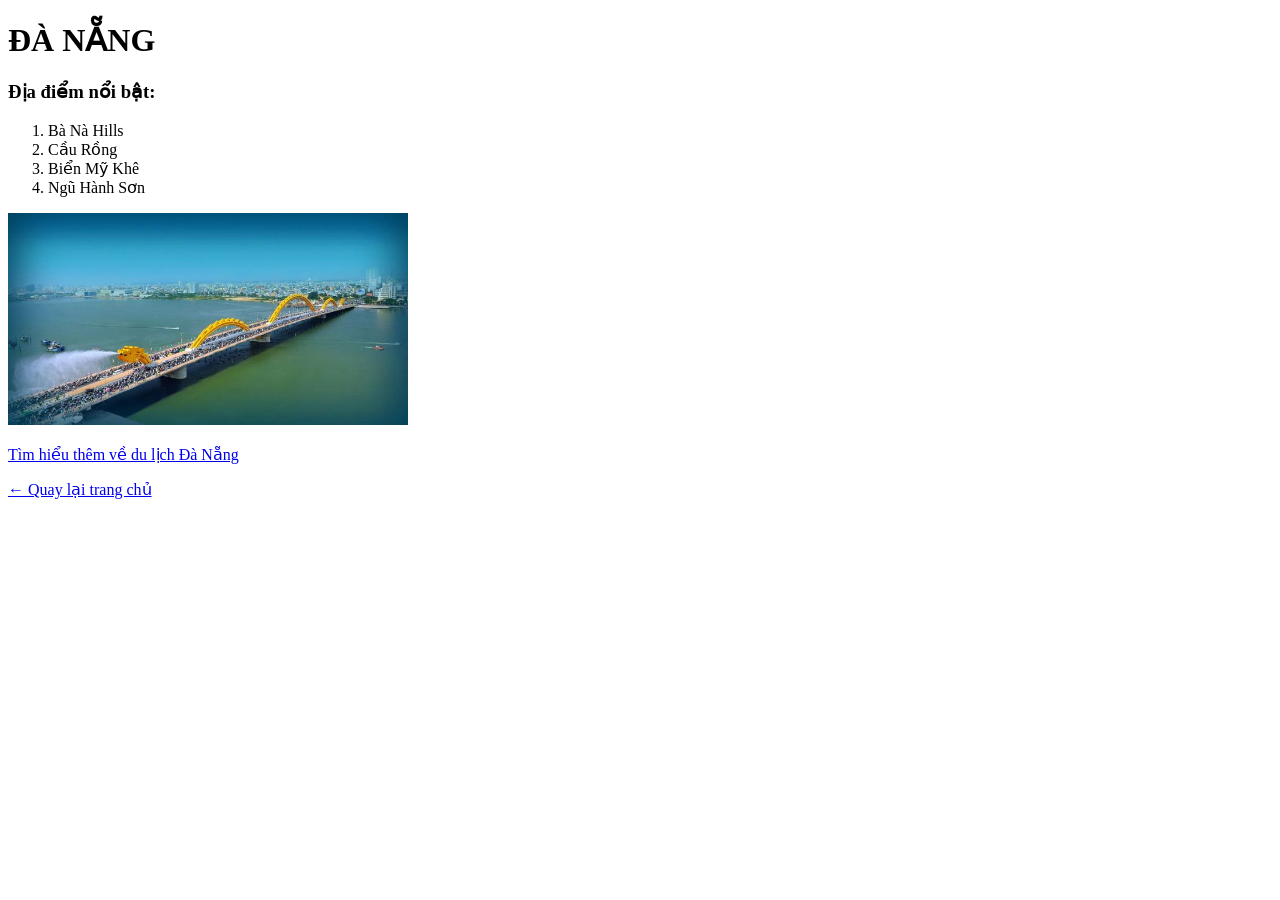
==== danang.html @ a5b978a7 "version 1" ====
<!DOCTYPE html>
<html lang="vi">
<head>
    <meta charset="UTF-8">
    <title>Đà Nẵng</title>
</head>
<body>

    <h1>ĐÀ NẴNG</h1>

    <h3>Địa điểm nổi bật:</h3>
    <ol>
        <li>Bà Nà Hills</li>
        <li>Cầu Rồng</li>
        <li>Biển Mỹ Khê</li>
        <li>Ngũ Hành Sơn</li>
    </ol>

    <p>
        <img src="images/danang.jpg" alt="Đà Nẵng" width="400">
    </p>

    <p>
        <a href="https://danangfantasticity.com" target="_blank">Tìm hiểu thêm về du lịch Đà Nẵng</a>
    </p>

    <p>
        <a href="index.html">← Quay lại trang chủ</a>
    </p>

</body>
</html>
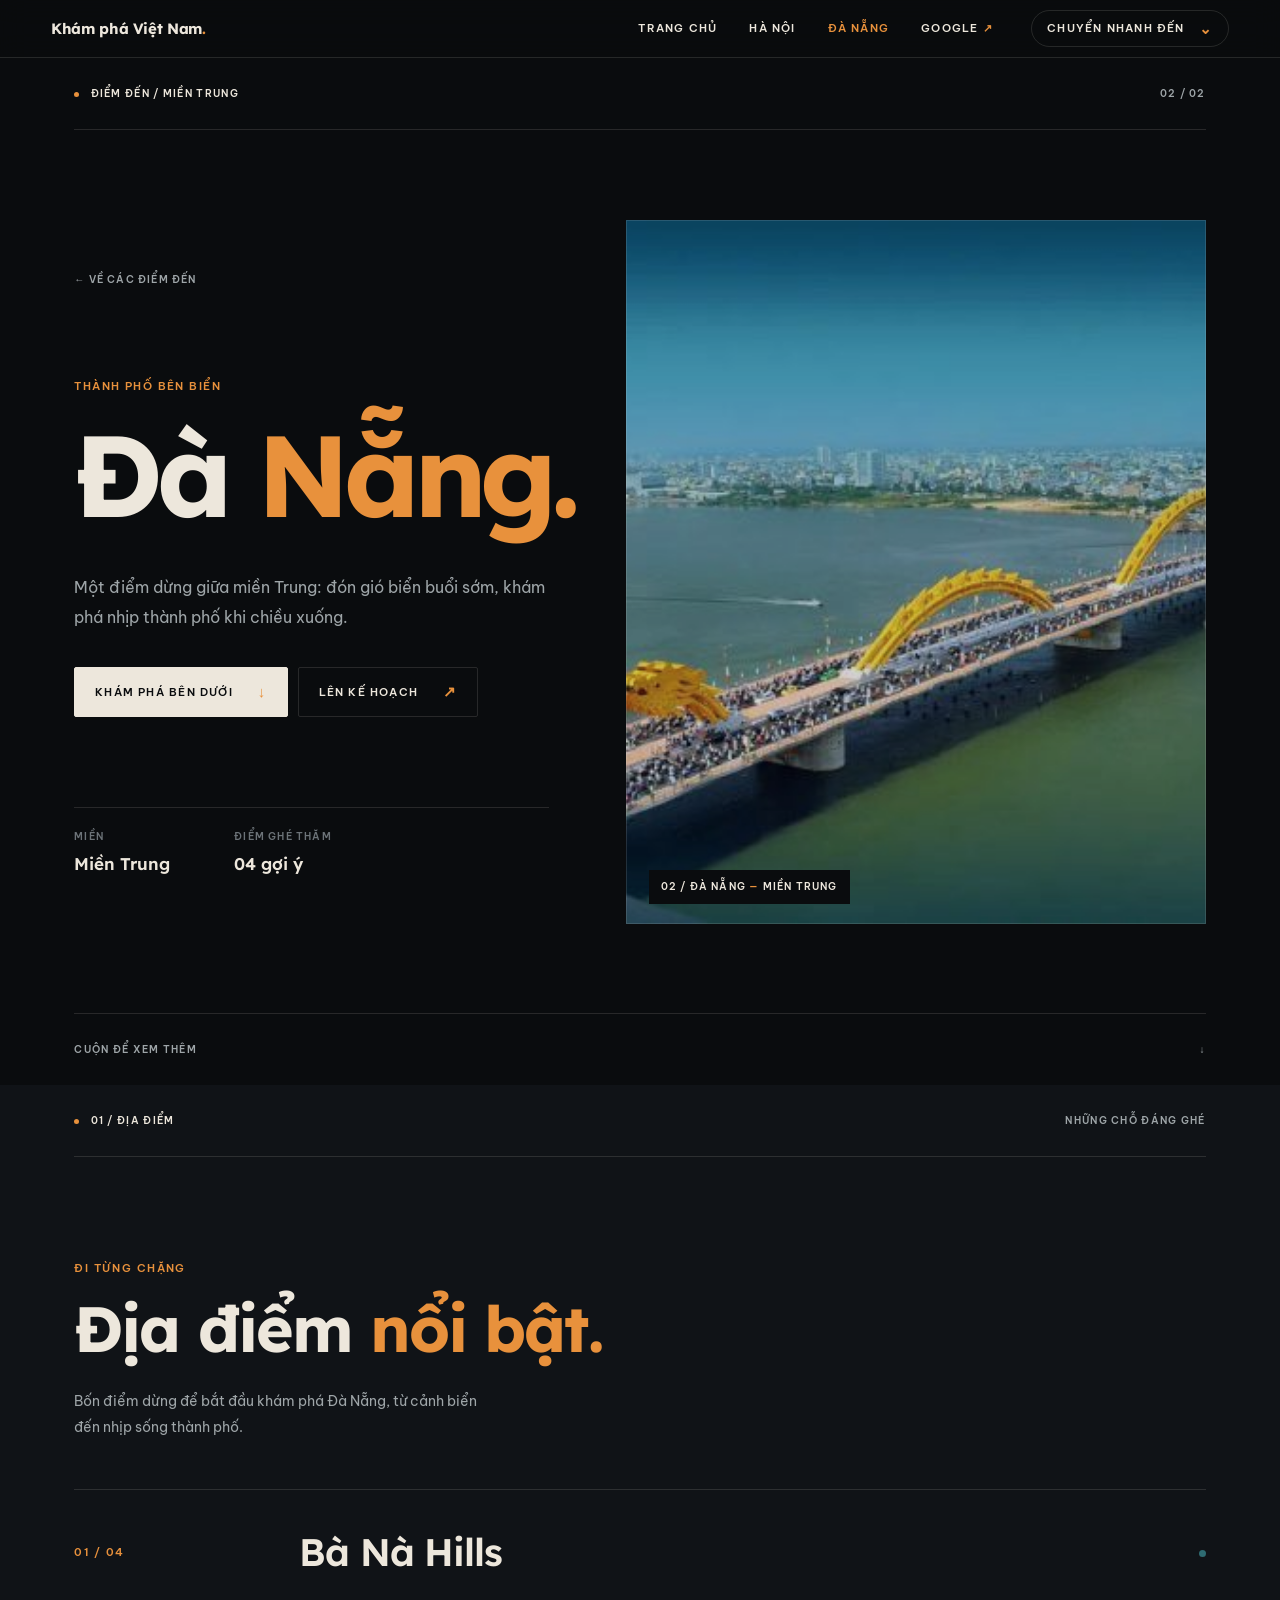
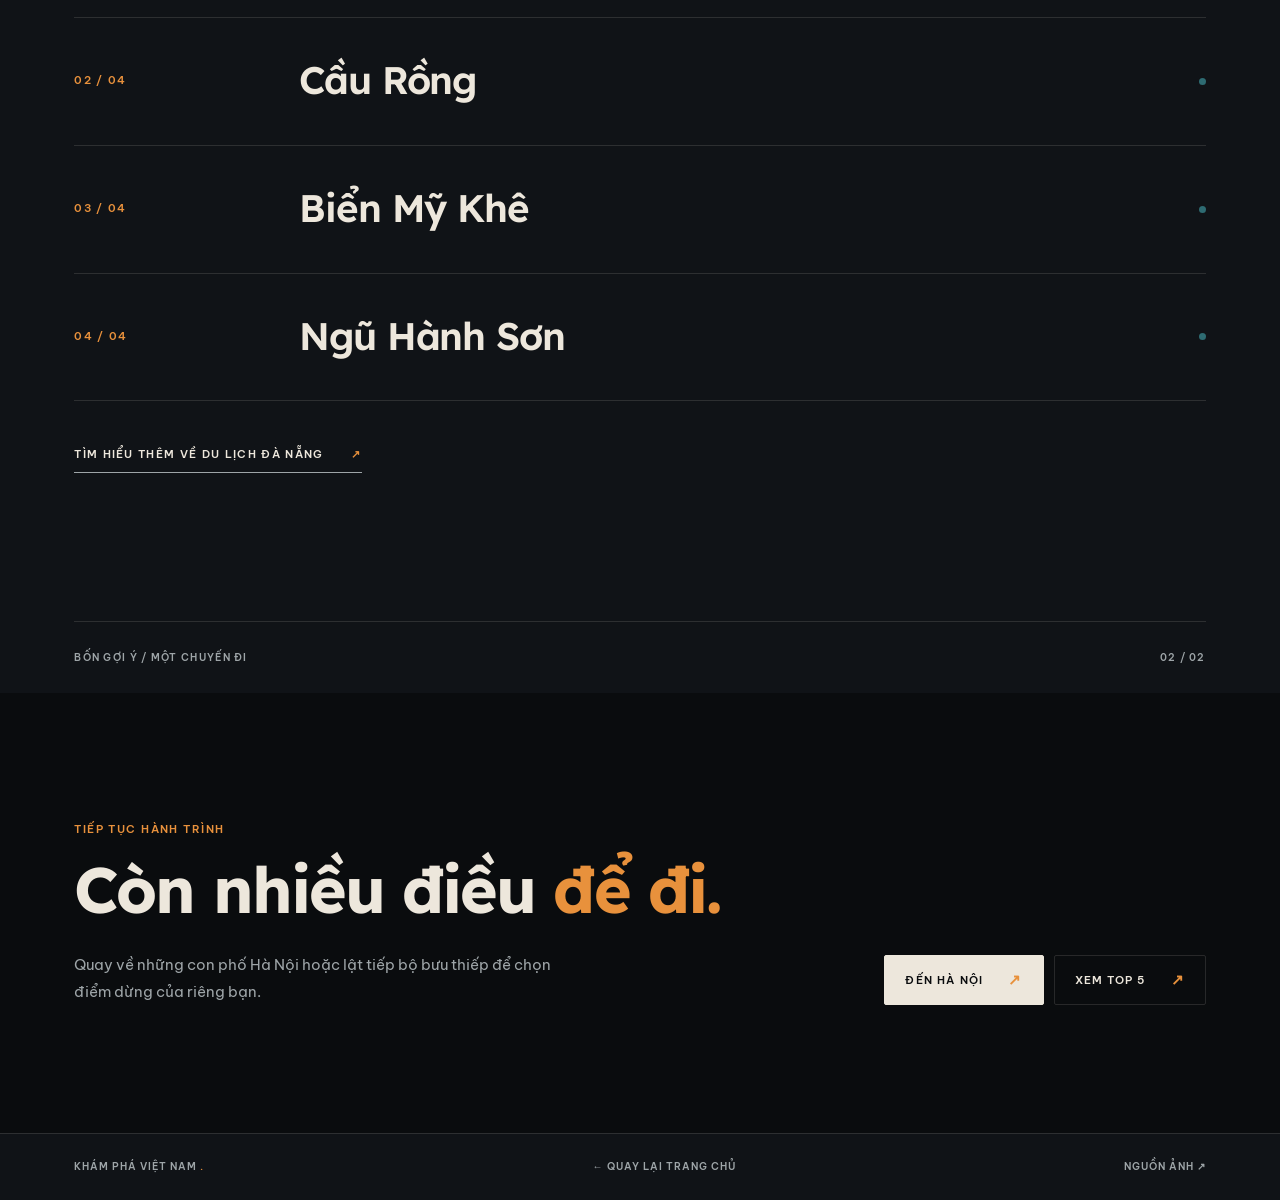
==== commit 68d61b9d: "Add interactive travel planner and enhanced postcard deck functionality" ====
--- a/danang.html
+++ b/danang.html
@@ -1,32 +1,72 @@
-<!DOCTYPE html>
+<!doctype html>
 <html lang="vi">
 <head>
     <meta charset="UTF-8">
-    <title>Đà Nẵng</title>
+    <meta name="viewport" content="width=device-width, initial-scale=1">
+    <meta name="theme-color" content="#0A0C0E">
+    <meta name="description" content="Khám phá Đà Nẵng: Bà Nà Hills, Cầu Rồng, biển Mỹ Khê và Ngũ Hành Sơn.">
+    <title>Đà Nẵng — Khám phá Việt Nam</title>
+    <link rel="preconnect" href="https://fonts.googleapis.com">
+    <link rel="preconnect" href="https://fonts.gstatic.com" crossorigin>
+    <link href="https://fonts.googleapis.com/css2?family=Be+Vietnam+Pro:wght@400;500;600&family=Lexend:wght@600;700;800&display=swap&subset=vietnamese" rel="stylesheet">
+    <link rel="preload" href="images/danang.jpg" as="image">
+    <link rel="stylesheet" href="styles.css">
+    <script src="script.js" defer></script>
 </head>
-<body>
+<body class="detail-page" id="dau-trang">
+    <a class="skip-link" href="#noi-dung">Đến nội dung chính</a>
+    <header class="site-header">
+        <nav class="nav-shell" aria-label="Điều hướng chính">
+            <a class="brand" href="index.html">Khám phá Việt Nam<span>.</span></a>
+            <div class="nav-links">
+                <a href="index.html">Trang chủ</a>
+                <a href="hanoi.html">Hà Nội</a>
+                <a href="danang.html" aria-current="page">Đà Nẵng</a>
+                <a href="https://www.google.com" target="_blank" rel="noopener noreferrer">Google <span aria-hidden="true">↗</span></a>
+            </div>
+            <div class="quick-wrap">
+                <button class="quick-toggle" type="button" aria-expanded="false" aria-controls="quick-links">Chuyển nhanh đến <span aria-hidden="true">⌄</span></button>
+                <div class="quick-menu" id="quick-links" hidden>
+                    <a href="index.html#mien-bac">Miền Bắc</a>
+                    <a href="index.html#mien-trung">Miền Trung</a>
+                    <a href="index.html#mien-nam">Miền Nam</a>
+                </div>
+            </div>
+        </nav>
+    </header>
 
-    <h1>ĐÀ NẴNG</h1>
+    <main id="noi-dung">
+        <section class="place-hero section-shell" aria-labelledby="place-title">
+            <div class="section-topline"><span class="eyebrow"><span class="index-dot"></span> ĐIỂM ĐẾN / MIỀN TRUNG</span><span class="section-aside">02 / 02</span></div>
+            <div class="place-hero-grid">
+                <div class="place-intro">
+                    <a class="back-link" href="index.html#dia-diem">← Về các điểm đến</a>
+                    <p class="kicker">THÀNH PHỐ BÊN BIỂN</p>
+                    <h1 id="place-title">Đà <span>Nẵng.</span></h1>
+                    <p class="place-lede">Một điểm dừng giữa miền Trung: đón gió biển buổi sớm, khám phá nhịp thành phố khi chiều xuống.</p>
+                    <div class="place-actions"><a class="button button--light" href="#kham-pha">Khám phá bên dưới <span aria-hidden="true">↓</span></a><a class="button button--line" href="form.html?diem-den=Da%20Nang">Lên kế hoạch <span aria-hidden="true">↗</span></a></div>
+                    <div class="place-facts"><div><span>MIỀN</span><strong>Miền Trung</strong></div><div><span>ĐIỂM GHÉ THĂM</span><strong>04 gợi ý</strong></div></div>
+                </div>
+                <figure class="place-visual"><img src="images/danang.jpg" alt="Khung cảnh Đà Nẵng" width="700" height="372"><figcaption>02 / ĐÀ NẴNG <span aria-hidden="true">—</span> MIỀN TRUNG</figcaption></figure>
+            </div>
+            <div class="section-bottomline"><span>CUỘN ĐỂ XEM THÊM</span><span>↓</span></div>
+        </section>
 
-    <h3>Địa điểm nổi bật:</h3>
-    <ol>
-        <li>Bà Nà Hills</li>
-        <li>Cầu Rồng</li>
-        <li>Biển Mỹ Khê</li>
-        <li>Ngũ Hành Sơn</li>
-    </ol>
+        <section class="place-spots section-shell" id="kham-pha" aria-labelledby="spots-title">
+            <div class="section-topline"><span class="eyebrow"><span class="index-dot"></span> 01 / ĐỊA ĐIỂM</span><span class="section-aside">Những chỗ đáng ghé</span></div>
+            <div class="spots-heading"><p class="kicker">ĐI TỪNG CHẶNG</p><h2 id="spots-title">Địa điểm <span>nổi bật.</span></h2><p>Bốn điểm dừng để bắt đầu khám phá Đà Nẵng, từ cảnh biển đến nhịp sống thành phố.</p></div>
+            <ol class="spot-list">
+                <li><span class="spot-index">01 / 04</span><h3>Bà Nà Hills</h3><span class="spot-mark" aria-hidden="true"></span></li>
+                <li><span class="spot-index">02 / 04</span><h3>Cầu Rồng</h3><span class="spot-mark" aria-hidden="true"></span></li>
+                <li><span class="spot-index">03 / 04</span><h3>Biển Mỹ Khê</h3><span class="spot-mark" aria-hidden="true"></span></li>
+                <li><span class="spot-index">04 / 04</span><h3>Ngũ Hành Sơn</h3><span class="spot-mark" aria-hidden="true"></span></li>
+            </ol>
+            <a class="text-link place-external" href="https://danangfantasticity.com" target="_blank" rel="noopener noreferrer">Tìm hiểu thêm về du lịch Đà Nẵng <span aria-hidden="true">↗</span></a>
+            <div class="section-bottomline"><span>BỐN GỢI Ý / MỘT CHUYẾN ĐI</span><span>02 / 02</span></div>
+        </section>
 
-    <p>
-        <img src="images/danang.jpg" alt="Đà Nẵng" width="400">
-    </p>
-
-    <p>
-        <a href="https://danangfantasticity.com" target="_blank">Tìm hiểu thêm về du lịch Đà Nẵng</a>
-    </p>
-
-    <p>
-        <a href="index.html">← Quay lại trang chủ</a>
-    </p>
-
+        <section class="place-next section-shell" aria-labelledby="next-title"><div><p class="kicker">TIẾP TỤC HÀNH TRÌNH</p><h2 id="next-title">Còn nhiều điều <span>để đi.</span></h2><p>Quay về những con phố Hà Nội hoặc lật tiếp bộ bưu thiếp để chọn điểm dừng của riêng bạn.</p></div><div class="button-row"><a class="button button--light" href="hanoi.html">Đến Hà Nội <span aria-hidden="true">↗</span></a><a class="button button--line" href="index.html#bo-buu-thiep">Xem Top 5 <span aria-hidden="true">↗</span></a></div></section>
+    </main>
+    <footer class="detail-footer section-shell"><span>KHÁM PHÁ VIỆT NAM <span class="accent">.</span></span><a href="index.html">← Quay lại trang chủ</a><a href="images/CREDITS.txt">Nguồn ảnh ↗</a></footer>
 </body>
-</html>+</html>
--- a/styles.css
+++ b/styles.css
@@ -0,0 +1,341 @@
+/* Editorial palette drawn from the blue-green water and warm light in the photographs. */
+:root {
+    color-scheme: dark;
+    --ground: #0A0C0E;
+    --ground-2: #101317;
+    --ink: #EDE7DC;
+    --ink-2: #9EA5A8;
+    --muted: #6C7378;
+    --amber: #E8913C;
+    --teal: #2E6B72;
+    --rule: rgba(237, 231, 220, .13);
+    --display: 'Lexend', 'Be Vietnam Pro', sans-serif;
+    --body: 'Be Vietnam Pro', sans-serif;
+}
+
+*, *::before, *::after { box-sizing: border-box; }
+html { scroll-behavior: smooth; scroll-padding-top: 82px; }
+body { margin: 0; background: var(--ground); color: var(--ink); font-family: var(--body); font-size: 15px; line-height: 1.6; -webkit-font-smoothing: antialiased; }
+body, main { min-width: 0; }
+button, a { -webkit-tap-highlight-color: transparent; }
+button { font: inherit; cursor: pointer; }
+a { color: inherit; text-decoration: none; }
+a:focus-visible, button:focus-visible, .deck:focus-visible { outline: 2px solid var(--amber); outline-offset: 4px; }
+img { display: block; max-width: 100%; }
+.sr-only { position: absolute; width: 1px; height: 1px; padding: 0; margin: -1px; overflow: hidden; clip: rect(0, 0, 0, 0); white-space: nowrap; border: 0; }
+h1, h2, h3, p { margin: 0; }
+h1, h2, h3 { font-family: var(--display); font-weight: 700; letter-spacing: -.03em; line-height: 1.17; }
+::selection { background: var(--teal); color: var(--ink); }
+
+.skip-link { position: fixed; z-index: 110; left: 12px; top: -90px; padding: 12px 16px; background: var(--ink); color: var(--ground); }
+.skip-link:focus { top: 68px; }
+.site-header { position: fixed; top: 0; left: 0; right: 0; z-index: 100; height: 58px; background: rgba(10, 12, 14, .78); backdrop-filter: blur(14px); -webkit-backdrop-filter: blur(14px); border-bottom: 1px solid var(--rule); }
+.nav-shell { width: 100%; height: 100%; margin: auto; padding: 0 clamp(20px, 4vw, 72px); display: flex; align-items: center; gap: clamp(16px, 3vw, 44px); }
+.brand { flex: none; font-family: var(--display); font-weight: 700; font-size: 15px; letter-spacing: -.025em; white-space: nowrap; }
+.brand span, .accent { color: var(--amber); }
+.nav-links { display: flex; align-items: center; gap: clamp(16px, 2.5vw, 38px); margin-left: auto; }
+.nav-links a, .quick-toggle, .quick-menu a, .footer-links a { font-size: 11px; letter-spacing: .11em; text-transform: uppercase; font-weight: 600; transition: color .22s ease; }
+.nav-links a:hover, .quick-toggle:hover, .quick-menu a:hover, .footer-links a:hover, .text-link:hover { color: var(--amber); }
+.nav-links a span { color: var(--amber); }
+.quick-wrap { position: relative; flex: none; }
+.quick-toggle { display: flex; align-items: center; gap: 14px; border: 1px solid var(--rule); border-radius: 100px; padding: 9px 15px; color: var(--ink); background: transparent; line-height: 1.5; }
+.quick-toggle > span { color: var(--amber); font-size: 15px; line-height: 1; }
+.quick-menu { position: absolute; top: calc(100% + 10px); right: 0; min-width: 190px; padding: 6px; background: var(--ground-2); border: 1px solid var(--rule); }
+.quick-menu[hidden] { display: none; }
+.quick-menu a { display: block; padding: 10px 12px; }
+
+.portal { height: 255svh; min-height: 1150px; }
+.portal-stage { height: 100svh; min-height: 520px; position: sticky; top: 0; overflow: hidden; isolation: isolate; background: var(--ground); }
+.portal-photo, .portal-wash, .portal-veil, .portal-panel { position: absolute; inset: 0; pointer-events: none; }
+.portal-photo { background: url('images/halong-hero.jpg') center center / cover no-repeat; filter: brightness(.76) saturate(.88); transform: scale(1); will-change: transform; }
+.portal-wash { mix-blend-mode: overlay; background: linear-gradient(110deg, rgba(232, 145, 60, .22), rgba(46, 107, 114, .25)); opacity: .12; }
+.portal-veil { background: radial-gradient(ellipse at center, transparent 18%, rgba(10, 12, 14, .38) 72%, rgba(10, 12, 14, .72) 100%); }
+.portal-panel { width: 50.5%; background: var(--ground-2); z-index: 2; will-change: transform; }
+.portal-panel--left { right: auto; transform: translateX(-105%); }
+.portal-panel--right { left: auto; transform: translateX(105%); }
+.motion-ready .portal-panel { transform: translateX(0); }
+.portal-title { position: absolute; z-index: 4; top: 50%; left: 50%; width: max-content; max-width: none; display: flex; align-items: center; gap: .16em; transform: translate(-50%, -50%) scale(1); color: var(--ink); font-size: clamp(32px, 6.85vw, 112px); font-weight: 800; letter-spacing: -.025em; line-height: 1.3; white-space: nowrap; pointer-events: none; }
+.title-half { display: inline-block; will-change: transform; }
+.portal-dot { position: absolute; z-index: 5; top: 50%; width: 6px; height: 6px; border-radius: 50%; pointer-events: none; }
+.portal-dot--amber { left: calc(50% - 8px); background: var(--amber); transform: translate(-50%, 55px); }
+.portal-dot--teal { left: calc(50% + 8px); background: var(--teal); transform: translate(-50%, 55px); }
+.portal-meta, .hero-caption { position: absolute; z-index: 5; font-size: 10px; font-weight: 600; letter-spacing: .13em; text-transform: uppercase; line-height: 1.5; }
+.portal-meta--tl, .portal-meta--tr { top: 100px; }
+.portal-meta--bl, .portal-meta--br { bottom: 36px; }
+.portal-meta--tl, .portal-meta--bl { left: clamp(20px, 4vw, 72px); }
+.portal-meta--tr, .portal-meta--br { right: clamp(20px, 4vw, 72px); }
+.portal-meta--bl span { color: var(--amber); font-size: 17px; margin-left: 12px; }
+.hero-caption { bottom: 36px; left: 50%; transform: translateX(-50%); font-size: 9px; opacity: 0; color: var(--ink); white-space: nowrap; }
+.hero-caption span { color: var(--amber); }
+.motion-ready .portal-photo { transform: scale(1.14); }
+.motion-ready .portal-wash { opacity: 0; }
+
+.section-shell { padding-inline: clamp(20px, 5.8vw, 108px); }
+.section-topline, .section-bottomline { display: flex; align-items: center; justify-content: space-between; gap: 24px; min-height: 72px; font-size: 10px; line-height: 1.5; letter-spacing: .13em; font-weight: 600; text-transform: uppercase; color: var(--ink-2); }
+.section-topline { border-bottom: 1px solid var(--rule); }
+.section-bottomline { border-top: 1px solid var(--rule); }
+.eyebrow { color: var(--ink); }
+.index-dot { display: inline-block; width: 5px; height: 5px; border-radius: 50%; background: var(--amber); vertical-align: middle; margin-right: 8px; }
+.kicker { color: var(--amber); font-size: 11px; line-height: 1.5; font-weight: 600; letter-spacing: .13em; }
+.text-link { display: inline-flex; align-items: center; gap: 28px; border-bottom: 1px solid var(--ink-2); padding-bottom: 9px; color: var(--ink); font-size: 11px; letter-spacing: .12em; font-weight: 600; text-transform: uppercase; transition: color .2s ease; }
+.text-link span { color: var(--amber); }
+
+.statement { min-height: 100svh; background: var(--ground); display: flex; flex-direction: column; overflow: clip; }
+.statement-inner { flex: 1; display: grid; grid-template-columns: minmax(0, 1.3fr) minmax(270px, .7fr); align-items: center; gap: 5vw; padding-block: clamp(85px, 10vw, 150px); }
+.statement-copy { position: relative; z-index: 2; }
+.statement h2 { max-width: 24ch; margin: 20px 0 24px; font-size: clamp(32px, 3.6vw, 52px); }
+.statement h2 em { color: var(--amber); font-style: normal; }
+.statement-copy > p:not(.kicker) { max-width: 47ch; color: var(--ink-2); font-size: 14px; line-height: 1.85; margin-bottom: 35px; }
+.statement-art { position: relative; min-height: 430px; }
+.outline-number { position: absolute; z-index: 2; top: 50%; left: 9%; transform: translateY(-50%); color: transparent; -webkit-text-stroke: 1px rgba(237, 231, 220, .45); font-family: var(--display); font-weight: 800; font-size: clamp(140px, 19vw, 300px); line-height: 1.3; letter-spacing: -.09em; }
+.round-image { position: absolute; width: min(35vw, 470px); aspect-ratio: 1; border-radius: 50%; left: 34%; top: 3%; background: url('images/hoian.jpg') center center / cover no-repeat; opacity: .55; filter: saturate(.75); }
+
+.destinations { background: var(--ground-2); }
+.destinations-grid { display: grid; grid-template-columns: minmax(0, 1fr) minmax(350px, .96fr); gap: clamp(48px, 7vw, 130px); align-items: center; padding-block: clamp(80px, 10vw, 150px); }
+.destinations-copy h2, .regions-heading h2, .seasons-heading h2, .closing h2 { margin-top: 19px; font-size: clamp(38px, 4.8vw, 76px); }
+.destinations-copy h2 { max-width: 13ch; }
+.destinations-copy h2 span, .regions-heading h2 span, .seasons-heading h2 span, .closing h2 span { color: var(--amber); }
+.destinations-copy > p:not(.kicker), .seasons-heading > p, .closing-upper > div > p:not(.kicker) { color: var(--ink-2); max-width: 47ch; font-size: 14px; line-height: 1.85; margin-top: 26px; }
+.button-row { display: flex; gap: 10px; flex-wrap: wrap; align-items: center; margin-top: 37px; }
+.button { display: inline-flex; align-items: center; justify-content: space-between; gap: 25px; min-height: 50px; padding: 11px 20px; border: 1px solid var(--rule); border-radius: 2px; font-size: 11px; font-weight: 600; line-height: 1.5; letter-spacing: .11em; text-transform: uppercase; transition: background .2s ease, color .2s ease, border-color .2s ease; }
+.button--light { color: var(--ground); background: var(--ink); border-color: var(--ink); }
+.button--light:hover { background: transparent; color: var(--ink); }
+.button--line:hover { border-color: var(--ink); background: var(--ink); color: var(--ground); }
+.button span { color: var(--amber); font-size: 15px; }
+.destinations-copy .fine-note { margin-top: 100px !important; max-width: 36ch !important; color: var(--muted) !important; font-size: 11px !important; letter-spacing: .02em; }
+.deck-column { min-width: 0; }
+.deck-topline, .deck-footer { display: flex; justify-content: space-between; align-items: center; gap: 12px; color: var(--ink-2); font-size: 10px; letter-spacing: .12em; font-weight: 600; line-height: 1.6; }
+.deck-topline { margin-bottom: 26px; }
+.deck-count { color: var(--amber); white-space: nowrap; }
+.deck { position: relative; width: min(100%, 520px); aspect-ratio: 1; margin: 0 auto; touch-action: pan-y; user-select: none; -webkit-user-select: none; cursor: grab; }
+.deck.is-dragging { cursor: grabbing; }
+.postcard { position: absolute; inset: 2.5% 3%; overflow: hidden; background: #171c1e; border: 6px solid #EDE7DC; box-shadow: 0 18px 42px rgba(0, 0, 0, .33); transform-origin: center; transition: transform .45s cubic-bezier(.22,.8,.23,1), opacity .45s ease; pointer-events: none; }
+.postcard:not(:first-child) { display: none; }
+.is-enhanced .postcard { display: block; }
+.postcard.is-top { pointer-events: auto; }
+.postcard img { width: 100%; height: 100%; object-fit: cover; pointer-events: none; filter: brightness(.67) saturate(.78); }
+.postcard:nth-of-type(3) img { object-position: 50% 43%; }
+.postcard:nth-of-type(5) img { object-position: 50% 38%; }
+.card-overlay { position: absolute; inset: 0; display: flex; flex-direction: column; align-items: flex-start; justify-content: space-between; padding: clamp(20px, 3vw, 38px); pointer-events: none; }
+.card-rank, .card-region { font-size: 10px; font-weight: 600; letter-spacing: .14em; line-height: 1.5; }
+.card-rank { padding: 6px 9px; background: rgba(10, 12, 14, .74); }
+.card-bottom { width: 100%; background: rgba(10, 12, 14, .77); padding: 12px 14px; }
+.card-region { color: var(--ink); }
+.card-bottom h3 { font-size: clamp(35px, 4.3vw, 64px); margin-top: 2px; color: var(--ink); }
+.card-action { position: absolute; right: clamp(20px, 3vw, 38px); bottom: clamp(22px, 3.5vw, 42px); color: var(--amber); font-size: 23px; }
+.deck-footer { margin-top: 30px; text-transform: uppercase; }
+.deck-footer p { white-space: nowrap; }
+kbd { font-family: var(--body); color: var(--ink); border: 1px solid var(--rule); border-radius: 2px; padding: 1px 5px; margin-left: 2px; }
+.deck-controls, .deck-dots { display: flex; align-items: center; justify-content: center; gap: 7px; }
+.deck-controls button { color: var(--ink); border: 1px solid var(--rule); background: none; width: 32px; height: 32px; line-height: 1; font-size: 16px; transition: color .2s ease, border-color .2s ease; }
+.deck-controls button:hover { color: var(--amber); border-color: var(--amber); }
+.deck-dots { padding-inline: 8px; }
+.deck-dots span { width: 5px; height: 5px; border-radius: 50%; background: var(--muted); transition: background .2s ease, transform .2s ease; }
+.deck-dots .is-active { background: var(--amber); transform: scale(1.5); }
+
+.regions { background: var(--ground); }
+.regions-heading { padding-block: clamp(85px, 9vw, 135px) clamp(45px, 6vw, 85px); }
+.regions-heading h2 { max-width: 17ch; }
+.region-row { display: grid; grid-template-columns: minmax(145px, .7fr) minmax(0, 3fr) minmax(92px, .5fr); align-items: center; gap: 20px; padding: clamp(29px, 3.7vw, 58px) 0; border-top: 1px solid var(--rule); scroll-margin-top: 90px; }
+.region-row:last-child { border-bottom: 1px solid var(--rule); }
+.region-label { color: var(--amber); font-size: 11px; font-weight: 600; letter-spacing: .11em; white-space: nowrap; }
+.region-row h3 { font-size: clamp(20px, 2.2vw, 34px); font-weight: 600; line-height: 1.5; }
+.region-row h3 span { color: var(--teal); }
+.region-count { justify-self: end; color: var(--muted); font-size: 10px; letter-spacing: .09em; white-space: nowrap; }
+.regions .section-bottomline { margin-top: clamp(70px, 9vw, 145px); }
+
+.seasons { background: var(--ground-2); }
+.seasons-heading { padding: clamp(80px, 9vw, 130px) 0 clamp(55px, 6vw, 95px); display: flex; align-items: end; justify-content: space-between; gap: 35px; }
+.seasons-heading > p { max-width: 34ch; margin-bottom: 6px; }
+.season-head, .season-row { display: grid; grid-template-columns: 1.35fr .8fr 1.05fr 1.3fr; gap: 25px; align-items: center; }
+.season-head { border-block: 1px solid var(--rule); padding: 18px 0; color: var(--ink-2); font-size: 10px; font-weight: 600; letter-spacing: .13em; }
+.season-row { min-height: 92px; border-bottom: 1px solid var(--rule); padding: 14px 0; color: var(--ink-2); font-size: 13px; line-height: 1.6; }
+.season-place { color: var(--ink); font-family: var(--display); font-size: clamp(18px, 2vw, 28px); font-weight: 600; letter-spacing: -.02em; line-height: 1.4; }
+.seasons .section-bottomline { margin-top: clamp(80px, 10vw, 150px); }
+
+.closing { padding-top: clamp(105px, 11vw, 170px); overflow: hidden; }
+.closing-upper { display: flex; justify-content: space-between; align-items: end; gap: 32px; padding-bottom: clamp(90px, 11vw, 160px); }
+.closing h2 { max-width: 18ch; }
+.closing-upper > .button-row { flex: none; margin-top: 0; justify-content: flex-end; }
+.site-footer { display: flex; align-items: center; justify-content: space-between; flex-wrap: wrap; gap: 24px; border-top: 1px solid var(--rule); padding: 23px 0 28px; font-size: 10px; font-weight: 600; letter-spacing: .09em; text-transform: uppercase; line-height: 1.5; color: var(--ink-2); }
+.footer-links { display: flex; flex-wrap: wrap; gap: 13px; }
+.photo-credit { color: var(--muted); }
+.photo-credit:hover { color: var(--amber); }
+.closing-mark { position: relative; left: -.04em; width: 100%; margin: 22px 0 -.13em; font-family: var(--display); font-weight: 800; font-size: clamp(80px, 17.8vw, 360px); line-height: 1.25; letter-spacing: -.085em; white-space: nowrap; color: var(--ink); }
+.closing-mark span { color: var(--amber); }
+
+@media (prefers-reduced-motion: no-preference) {
+    .has-reveals .reveal { opacity: 0; transform: translateY(26px); transition: opacity .75s ease, transform .75s ease; }
+    .has-reveals .reveal.is-visible { opacity: 1; transform: translateY(0); }
+}
+@media (max-width: 1100px) {
+    .nav-links { gap: 16px; }
+    .nav-shell { gap: 20px; }
+    .destinations-grid { gap: 35px; }
+    .deck-footer { flex-wrap: wrap; }
+    .region-row { grid-template-columns: 125px minmax(0, 1fr) 85px; }
+    .region-row h3 { font-size: clamp(18px, 2.3vw, 27px); }
+}
+@media (max-width: 760px) {
+    html { scroll-padding-top: 104px; }
+    .site-header { height: auto; min-height: 58px; }
+    .nav-shell { flex-wrap: wrap; padding-block: 9px; gap: 9px 16px; }
+    .brand { font-size: 14px; }
+    .quick-wrap { margin-left: auto; }
+    .quick-toggle { padding: 6px 11px; font-size: 9px; }
+    .nav-links { order: 3; width: 100%; margin-left: 0; justify-content: space-between; gap: 7px; border-top: 1px solid var(--rule); padding-top: 7px; }
+    .nav-links a { font-size: 9px; }
+    .portal-meta--tl, .portal-meta--tr { top: 115px; }
+    .portal-title { font-size: clamp(24px, 6.65vw, 52px); gap: .12em; }
+    .portal-meta, .hero-caption { font-size: 9px; }
+    .hero-caption { bottom: 86px; }
+    .statement-inner { grid-template-columns: 1fr; padding-block: 95px 35px; }
+    .statement-art { min-height: 235px; }
+    .outline-number { left: 12%; top: 42%; font-size: 160px; }
+    .round-image { left: 35%; top: -40px; width: 220px; }
+    .destinations-grid { grid-template-columns: 1fr; }
+    .destinations-copy .fine-note { display: none; }
+    .deck-column { width: min(100%, 520px); margin-inline: auto; }
+    .regions-heading h2 { max-width: none; }
+    .region-row { grid-template-columns: 1fr auto; gap: 12px; }
+    .region-row h3 { grid-column: 1 / -1; grid-row: 2; font-size: clamp(19px, 3.6vw, 28px); }
+    .region-count { grid-column: 2; grid-row: 1; }
+    .seasons-heading { align-items: start; flex-direction: column; }
+    .closing-upper { flex-direction: column; align-items: start; }
+    .closing-upper .button-row { justify-content: start; }
+    .site-footer { align-items: start; }
+}
+@media (max-width: 639px) {
+    .section-aside { text-align: right; font-size: 9px; }
+    .section-topline, .section-bottomline { min-height: 61px; font-size: 9px; }
+    .portal { height: 220svh; min-height: 1030px; }
+    .portal-stage { min-height: 450px; }
+    .portal-meta--bl, .portal-meta--br { bottom: 24px; }
+    .portal-title { font-size: clamp(21px, 6.15vw, 39px); gap: .08em; }
+    .portal-dot--amber, .portal-dot--teal { top: 53%; }
+    .statement h2 { font-size: clamp(28px, 7vw, 42px); }
+    .statement-art { min-height: 220px; }
+    .round-image { left: 30%; }
+    .destinations-grid { padding-block: 80px; }
+    .destinations-copy h2, .regions-heading h2, .seasons-heading h2, .closing h2 { font-size: clamp(34px, 9vw, 53px); }
+    .deck-topline { font-size: 9px; }
+    .deck { width: min(100%, 460px); }
+    .postcard { border-width: 5px; }
+    .deck-footer { justify-content: center; flex-direction: column; gap: 15px; }
+    .season-head { display: none; }
+    .season-table { border-top: 1px solid var(--rule); }
+    .season-row { display: grid; grid-template-columns: repeat(2, minmax(0, 1fr)); align-items: start; gap: 10px 18px; padding: 22px 0; }
+    .season-row span { display: flex; flex-direction: column; min-width: 0; }
+    .season-row span::before { content: attr(data-label); color: var(--muted); font: 600 9px/1.5 var(--body); letter-spacing: .1em; text-transform: uppercase; margin-bottom: 4px; }
+    .season-place { font-size: 18px; }
+    .closing-mark { font-size: 17.4vw; }
+}
+@media (max-width: 370px) {
+    .brand { font-size: 12px; }
+    .quick-toggle { font-size: 8px; gap: 5px; }
+    .nav-links a { font-size: 8px; letter-spacing: .07em; }
+    .portal-title { font-size: 5.7vw; }
+    .card-action { display: none; }
+}
+@media (prefers-reduced-motion: reduce) {
+    *, *::before, *::after { scroll-behavior: auto !important; animation-duration: .01ms !important; transition-duration: .01ms !important; }
+}
+
+/* Destination pages and local trip planner. */
+.detail-page { background: var(--ground); }
+.detail-page .nav-links a[aria-current="page"] { color: var(--amber); }
+.place-hero { padding-top: 58px; min-height: 100svh; display: flex; flex-direction: column; }
+.place-hero-grid { flex: 1; display: grid; grid-template-columns: minmax(0, .9fr) minmax(0, 1.1fr); align-items: center; gap: clamp(35px, 6vw, 115px); padding-block: clamp(55px, 7vw, 105px); }
+.place-intro { min-width: 0; }
+.back-link { display: inline-block; margin-bottom: clamp(60px, 7vw, 110px); color: var(--ink-2); font-size: 10px; font-weight: 600; text-transform: uppercase; letter-spacing: .12em; }
+.back-link:hover { color: var(--amber); }
+.place-intro h1 { margin-top: 13px; font-size: clamp(68px, 9vw, 148px); letter-spacing: -.055em; line-height: 1.18; white-space: nowrap; }
+.place-intro h1 span { color: var(--amber); }
+.place-lede { color: var(--ink-2); max-width: 45ch; font-size: clamp(14px, 1.25vw, 17px); line-height: 1.85; margin-top: 30px; }
+.place-actions { display: flex; gap: 10px; flex-wrap: wrap; margin-top: 35px; }
+.place-facts { display: flex; gap: clamp(35px, 5vw, 85px); margin-top: clamp(65px, 7vw, 110px); padding-top: 21px; border-top: 1px solid var(--rule); }
+.place-facts div { display: grid; gap: 5px; }
+.place-facts div span { color: var(--muted); font-size: 10px; font-weight: 600; letter-spacing: .12em; }
+.place-facts strong { font-family: var(--display); font-size: 17px; font-weight: 600; }
+.place-visual { position: relative; margin: 0; min-width: 0; }
+.place-visual img { width: 100%; height: clamp(400px, 55vw, 710px); object-fit: cover; filter: saturate(.83) brightness(.84); }
+.place-visual::after { content: ''; position: absolute; inset: 0; pointer-events: none; border: 1px solid var(--rule); }
+.place-visual figcaption { position: absolute; bottom: 20px; left: 23px; padding: 9px 12px; background: var(--ground); font-size: 10px; letter-spacing: .12em; font-weight: 600; }
+.place-visual figcaption span { color: var(--amber); }
+.place-spots { background: var(--ground-2); }
+.spots-heading { display: flex; flex-direction: column; align-items: start; padding-block: clamp(78px, 8vw, 120px) 48px; }
+.spots-heading h2, .place-next h2, .planner-heading h1 { margin-top: 15px; font-size: clamp(40px, 5vw, 78px); }
+.spots-heading h2 span, .place-next h2 span, .planner-heading h1 span { color: var(--amber); }
+.spots-heading > p:last-child { max-width: 46ch; margin-top: 23px; color: var(--ink-2); font-size: 14px; line-height: 1.85; }
+.spot-list { margin: 0; padding: 0; list-style: none; }
+.spot-list li { display: grid; grid-template-columns: minmax(115px, .7fr) minmax(0, 3fr) auto; align-items: center; gap: 20px; min-height: clamp(95px, 10vw, 145px); border-top: 1px solid var(--rule); }
+.spot-list li:last-child { border-bottom: 1px solid var(--rule); }
+.spot-index { color: var(--amber); font-size: 11px; font-weight: 600; letter-spacing: .12em; }
+.spot-list h3 { font-size: clamp(23px, 3vw, 47px); font-weight: 600; line-height: 1.4; }
+.spot-mark { justify-self: end; width: 7px; height: 7px; border-radius: 50%; background: var(--teal); }
+.place-external { margin: 45px 0; }
+.place-spots .section-bottomline { margin-top: clamp(75px, 8vw, 120px); }
+.place-next { display: flex; align-items: end; justify-content: space-between; gap: 35px; padding-block: clamp(95px, 10vw, 155px); }
+.place-next h2 { max-width: 16ch; }
+.place-next p:not(.kicker) { max-width: 51ch; color: var(--ink-2); margin-top: 24px; line-height: 1.8; }
+.place-next .button-row { flex: none; }
+.detail-footer { display: flex; align-items: center; justify-content: space-between; flex-wrap: wrap; gap: 20px; padding-block: 25px; background: var(--ground-2); border-top: 1px solid var(--rule); color: var(--ink-2); font-size: 10px; font-weight: 600; letter-spacing: .1em; text-transform: uppercase; }
+.detail-footer a:hover { color: var(--amber); }
+
+.planner-page { background: var(--ground); }
+.planner-hero { padding-top: 58px; }
+.planner-layout { display: grid; grid-template-columns: minmax(0, .85fr) minmax(0, 1.15fr); gap: clamp(55px, 9vw, 175px); padding-block: clamp(100px, 12vw, 170px); }
+.planner-heading h1 { max-width: 11ch; }
+.planner-heading > p:not(.kicker) { margin-top: 30px; color: var(--ink-2); max-width: 42ch; font-size: 14px; line-height: 1.85; }
+.planner-photo { position: relative; width: min(100%, 420px); aspect-ratio: 1.4; margin-top: 60px; background: url('images/halong-hero.jpg') center / cover no-repeat; filter: saturate(.78) brightness(.85); }
+.planner-photo::after { content: 'HẠ LONG / VIỆT NAM'; position: absolute; left: 0; bottom: -25px; color: var(--muted); font: 600 10px/1.5 var(--body); letter-spacing: .12em; }
+.planner-form { padding: clamp(25px, 4vw, 55px); background: var(--ground-2); border: 1px solid var(--rule); align-self: start; }
+.planner-form h2 { font-size: clamp(25px, 2.8vw, 40px); line-height: 1.3; }
+.planner-form > p { color: var(--ink-2); font-size: 13px; line-height: 1.8; margin-top: 13px; }
+.planner-fields { display: grid; gap: 26px; margin: 40px 0; }
+.planner-fields label { display: grid; gap: 10px; color: var(--ink-2); font-size: 10px; font-weight: 600; letter-spacing: .12em; text-transform: uppercase; }
+.planner-fields select, .planner-fields input { width: 100%; min-height: 51px; border: 1px solid var(--rule); border-radius: 2px; padding: 11px 15px; background: var(--ground); color: var(--ink); font-family: var(--body); font-size: 15px; letter-spacing: 0; }
+.planner-fields select:focus-visible, .planner-fields input:focus-visible { outline: 2px solid var(--amber); outline-offset: 2px; }
+.planner-form .button { width: 100%; }
+.planner-hint { font-size: 11px !important; color: var(--muted) !important; }
+.plan-result { margin-top: 40px; border-top: 1px solid var(--rule); padding-top: 32px; outline: none; }
+.plan-result[hidden] { display: none; }
+.plan-result h3 { font-size: clamp(24px, 2.4vw, 34px); margin-top: 9px; }
+.plan-result > p:not(.kicker) { color: var(--ink-2); margin-top: 14px; }
+.plan-result ul { margin: 21px 0; padding-left: 20px; color: var(--ink); }
+.plan-result li { padding-block: 4px; }
+.plan-result small { color: var(--muted); line-height: 1.7; }
+
+@media (max-width: 1050px) {
+    .place-hero-grid { gap: 35px; }
+    .place-intro h1 { font-size: clamp(55px, 8.5vw, 100px); }
+    .place-visual img { height: clamp(400px, 55vw, 560px); }
+    .planner-layout { gap: 45px; }
+}
+@media (max-width: 760px) {
+    .place-hero, .planner-hero { padding-top: 80px; }
+    .place-hero-grid, .planner-layout { grid-template-columns: 1fr; }
+    .place-hero-grid { padding-block: 50px; }
+    .back-link { margin-bottom: 70px; }
+    .place-intro h1 { font-size: clamp(67px, 13vw, 110px); }
+    .place-facts { margin-top: 65px; }
+    .place-visual img { height: clamp(330px, 80vw, 620px); }
+    .place-next { align-items: start; flex-direction: column; }
+    .planner-layout { padding-block: 80px 110px; }
+    .planner-photo { margin-top: 35px; max-width: 400px; }
+}
+@media (max-width: 639px) {
+    .place-hero-grid { gap: 35px; }
+    .place-intro h1 { font-size: clamp(62px, 13.5vw, 80px); }
+    .place-visual img { height: clamp(315px, 105vw, 480px); }
+    .spot-list li { grid-template-columns: 1fr auto; gap: 2px 15px; padding-block: 19px; }
+    .spot-index { grid-column: 1; grid-row: 1; }
+    .spot-list h3 { grid-column: 1; grid-row: 2; font-size: clamp(24px, 6vw, 36px); }
+    .spot-mark { grid-column: 2; grid-row: 1 / 3; }
+    .spots-heading h2, .place-next h2, .planner-heading h1 { font-size: clamp(37px, 9vw, 60px); }
+    .planner-form { padding: 23px; }
+}
+@media (max-width: 370px) {
+    .place-intro h1 { font-size: 18vw; }
+    .place-actions .button { width: 100%; }
+}
